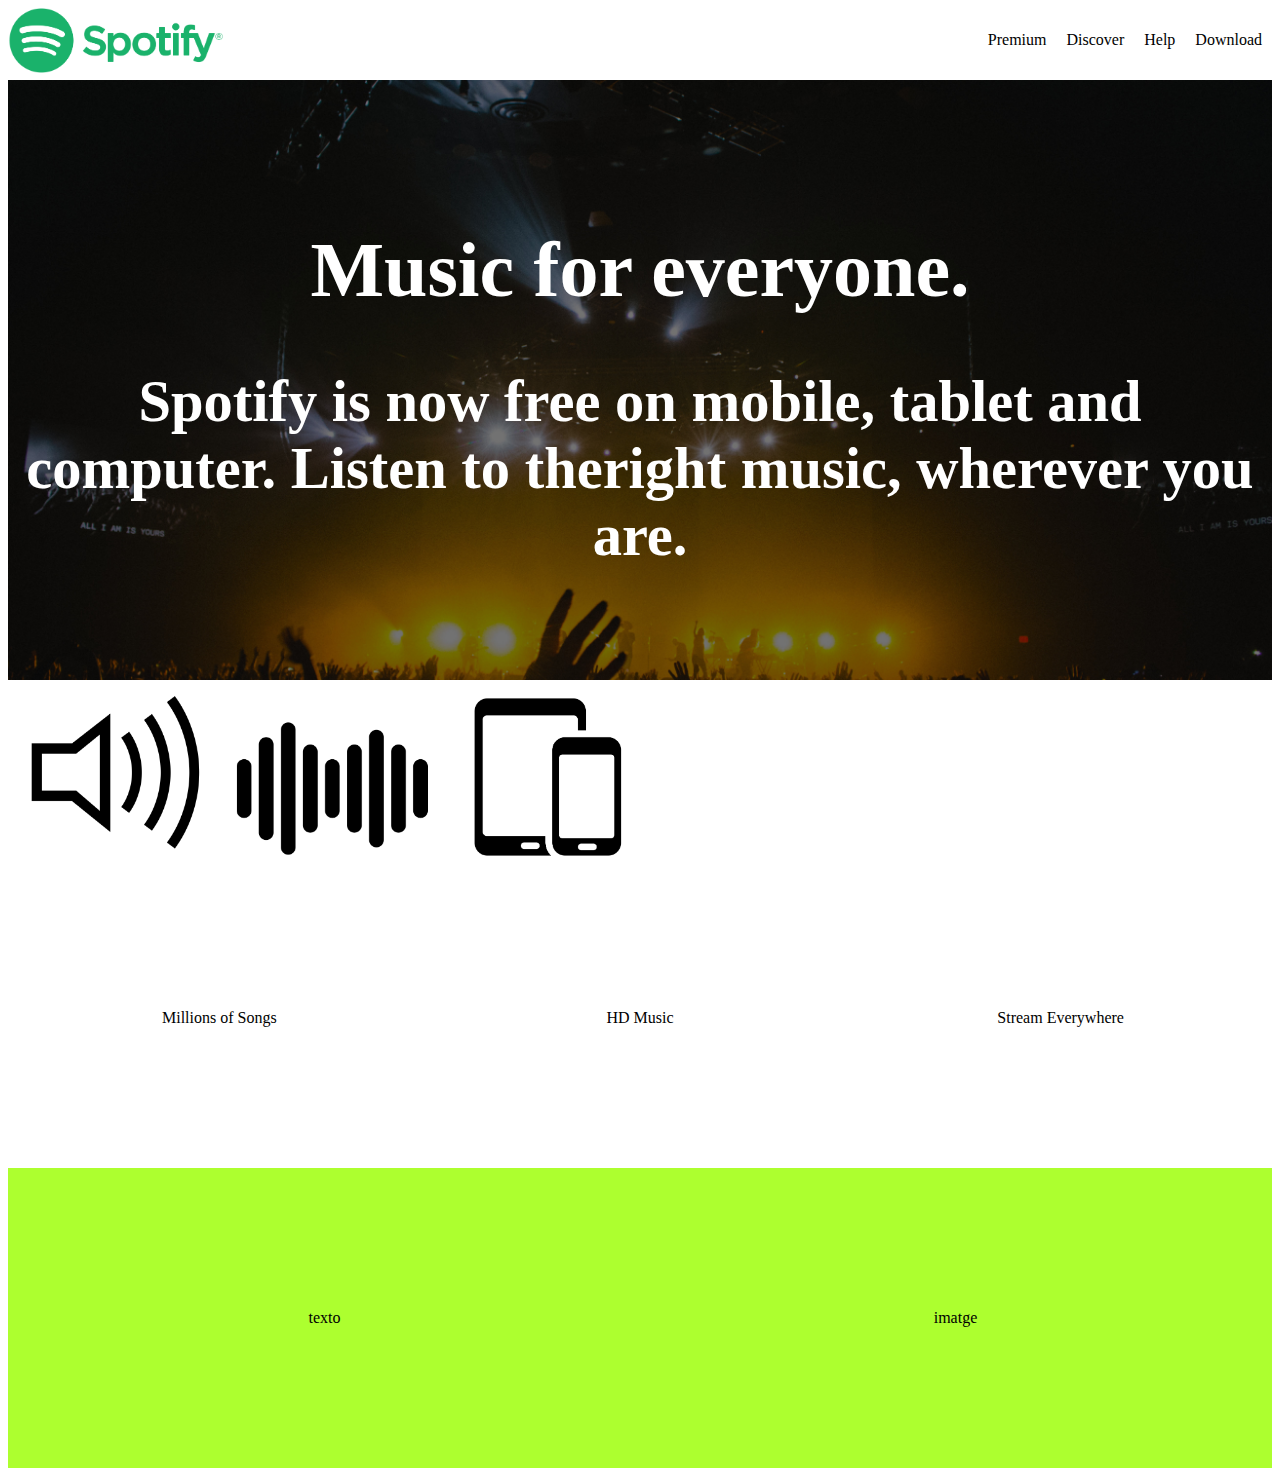
==== spotify/index2.html @ ef781e9f "prue" ====
<!DOCTYPE html>
<html lang="en">

    <head>
        <meta charset="UTF-8" />
        <meta name="viewport" content="width=device-width, initial-scale=1.0" />
        <meta http-equiv="X-UA-Compatible" content="ie=edge" />
        <title>Spotify Clone</title>
        <link rel="stylesheet" href="style.css"width="416px">
    </head>
    <body>

        <div class="menu">
            <img src="spotify-logo.png" width="216px" alt="spotify-logo">
            <ul class="header-menu">
                <li><a href="#Premium">Download</a></li>
                <li><a href="#Discover">Help</a></li>
                <li><a href="#Help">Discover</a></li>
                <li><a href="#Download">Premium</a></li>
            </ul>
        </div>
        <br />
        <div class="headerimage"> 
            <div class="texto-encima"> <h1>Music for everyone.</h1>
                <h2>Spotify is now free on mobile, tablet and computer. Listen to theright music, wherever you are.</h2>
            </div> 
        </div>

        <table style="width:100%; height: 300px;">
            <tr>
                <img src="music-icon.png" width="216px" alt="">
                <td style="width:33%; text-align: center; padding:30px;">Millions of Songs</td>
                <img src="high-quality-icon.png" width="216px" alt="" >
                <td style="width:33%; text-align: center; padding:30px;">HD Music</td>
                <img src="devices-icon.png" width="216px" alt="">
                <td style="width:33%; text-align: center; padding:30px;">Stream Everywhere</td>
            </tr>
        </table>
        <div style="width:100%; height: 300px; background-color: greenyellow;">
            <table style="width:100%; height: 300px;">
                <tr>
                    <td style="width:50%; text-align: center; padding:30px;">texto</td>
                    <td style="width:50%; text-align: center; padding:30px;">imatge</td>
                    
                </tr>
            </table>
        </div> 
    </body>
</html>
---- spotify/style.css ----
/* Colors:
Text: 1A1A1A
Green: #00B172
White: #FFF
 */
.header-menu {
   display: inline-block;
    float: right;
    margin-top: 23px;
}

li a {
   text-decoration: none;
   color: black;
}

.headerimage {
    background-image: url('landing.jpg');
    background-repeat: no-repeat;
    background-size: cover;
    height: 600px;
    MARGIN-TOP: 54PX;
 }
 
 .pagemargin {
    margin-left: 10%;
    margin-right: 10%;
    margin-top: 50px;
 }
 
 .texto-encima{
    padding-top: 93px;
    margin: 0 auto;
    color: white;
    text-align: center;
    font-size: 39px;
 }
 
 .centrado{
    position: absolute;
    top: 50%;
    left: 50%;
    transform: translate(-50%, -50%);
 }
 
 .image {
    position: relative;
 }

 .menu {
   width: 100%;
   float: left;
 }
 
 .menu ul li {
   float: right;
   list-style-type: none;
   text-align: left;
 }
 
 .menu ul li a {
   padding: 10px;
 }

 .music {

 }
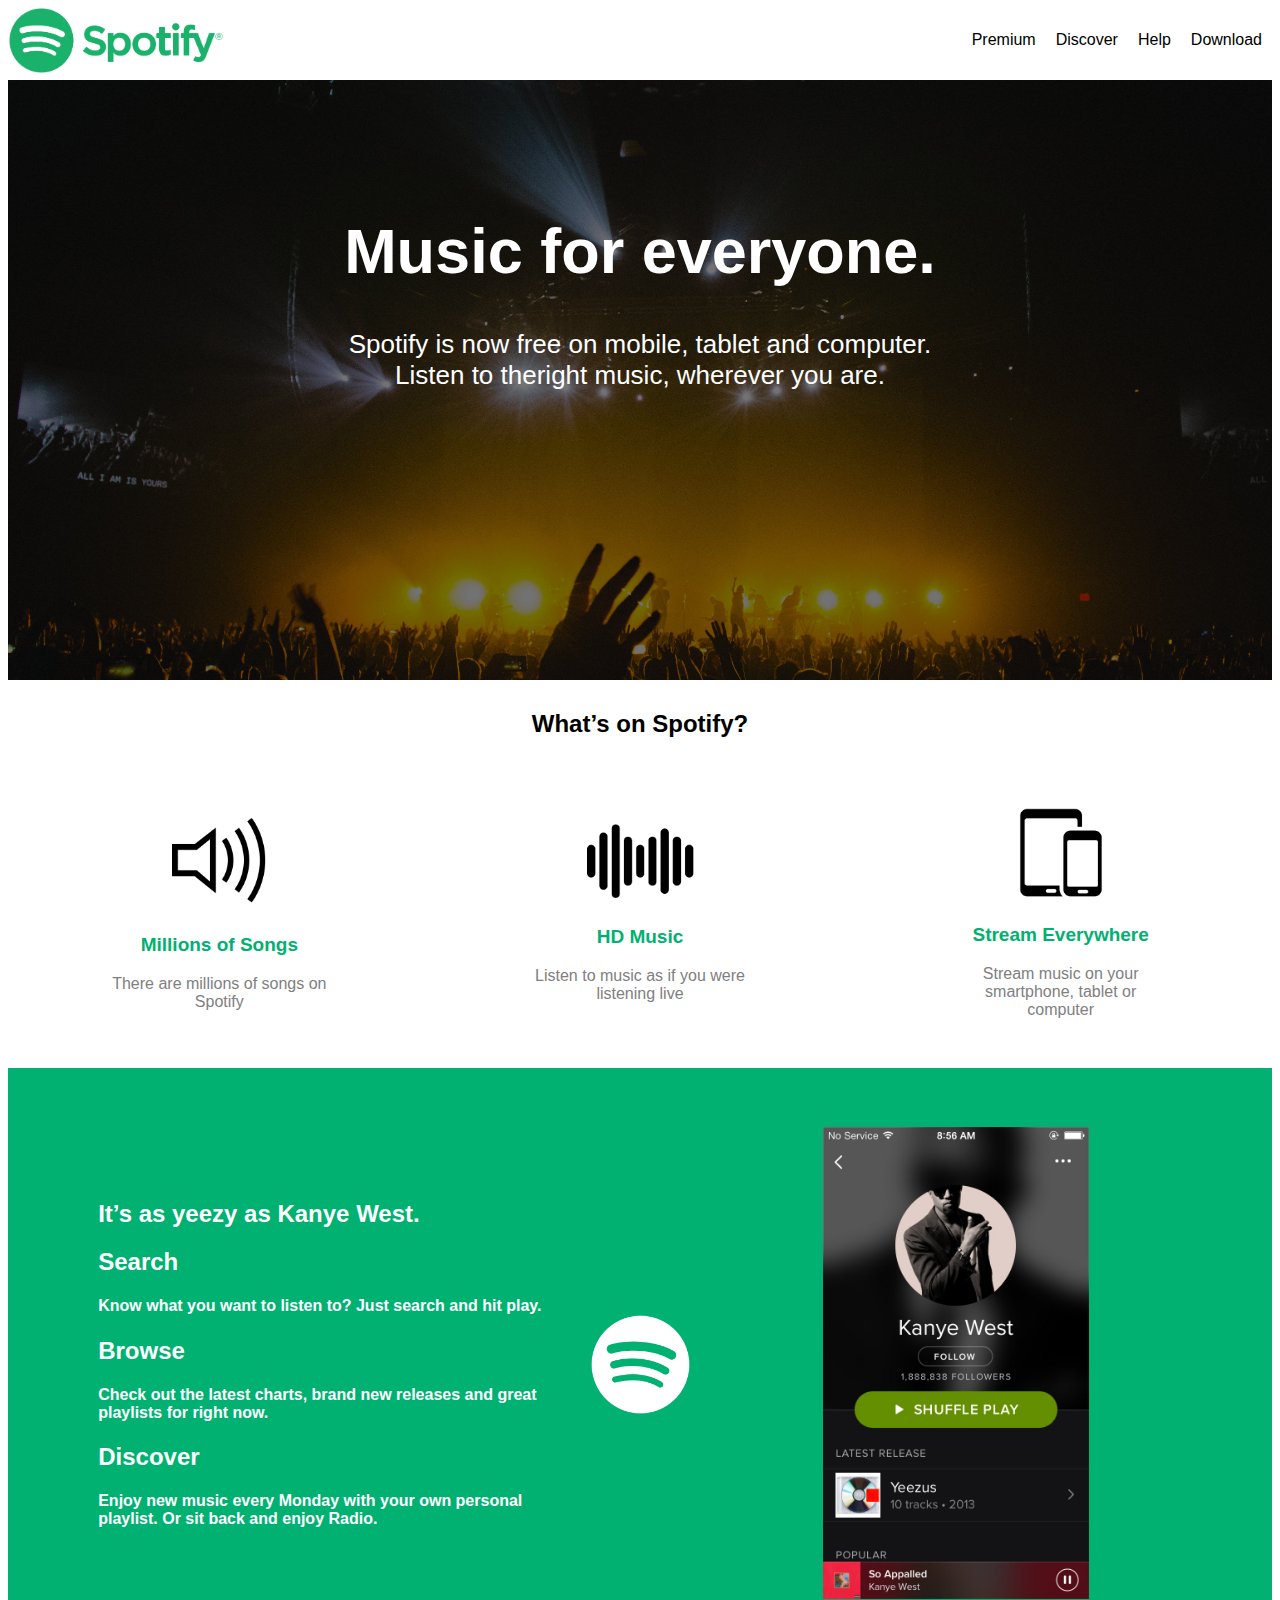
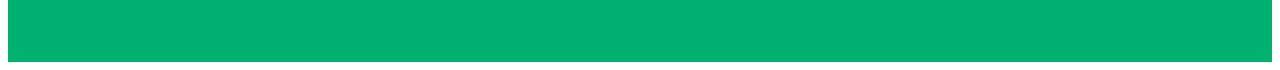
==== commit 777eb1c6: "Final project" ====
--- a/spotify/index2.html
+++ b/spotify/index2.html
@@ -6,11 +6,12 @@
         <meta name="viewport" content="width=device-width, initial-scale=1.0" />
         <meta http-equiv="X-UA-Compatible" content="ie=edge" />
         <title>Spotify Clone</title>
-        <link rel="stylesheet" href="style.css"width="416px">
+        <link rel="stylesheet" href="style.css">
     </head>
     <body>
-
+        <!--  menu d spotyfy -->
         <div class="menu">
+            
             <img src="spotify-logo.png" width="216px" alt="spotify-logo">
             <ul class="header-menu">
                 <li><a href="#Premium">Download</a></li>
@@ -19,31 +20,47 @@
                 <li><a href="#Download">Premium</a></li>
             </ul>
         </div>
-        <br />
+        <br/>
         <div class="headerimage"> 
-            <div class="texto-encima"> <h1>Music for everyone.</h1>
-                <h2>Spotify is now free on mobile, tablet and computer. Listen to theright music, wherever you are.</h2>
+            <div class="texto-encima header-title"> <h1>Music for everyone.</h1>
+                <h2 class="header-subtitle">Spotify is now free on mobile, tablet and computer. Listen to theright music, wherever you are.</h2>
             </div> 
-        </div>
-
+        </div> 
+        <h2 style="text-align: center;padding-top: 10px; padding-bottom: 10px;">What’s on Spotify?</h2>
         <table style="width:100%; height: 300px;">
             <tr>
-                <img src="music-icon.png" width="216px" alt="">
-                <td style="width:33%; text-align: center; padding:30px;">Millions of Songs</td>
-                <img src="high-quality-icon.png" width="216px" alt="" >
-                <td style="width:33%; text-align: center; padding:30px;">HD Music</td>
-                <img src="devices-icon.png" width="216px" alt="">
-                <td style="width:33%; text-align: center; padding:30px;">Stream Everywhere</td>
+                
+                <td style="width:33%; text-align: center; padding:30px;"><img src="music-icon.png" width="120px"><p class="table-title">Millions of Songs</p><p class="table-subtitle">There are millions of songs on Spotify</p></td>
+                
+                <td style="width:33%; text-align: center; padding:30px;"><img src="high-quality-icon.png" width="120px"><p class="table-title">HD Music</p><p class="table-subtitle">Listen to music as if you were listening live</p></td>
+                
+                <td style="width:33%; text-align: center; padding:30px;"><img src="devices-icon.png" width="120px"><p class="table-title">Stream Everywhere</p><p class="table-subtitle">Stream music on your smartphone, tablet or computer</p></td>
             </tr>
         </table>
-        <div style="width:100%; height: 300px; background-color: greenyellow;">
-            <table style="width:100%; height: 300px;">
-                <tr>
-                    <td style="width:50%; text-align: center; padding:30px;">texto</td>
-                    <td style="width:50%; text-align: center; padding:30px;">imatge</td>
-                    
-                </tr>
-            </table>
-        </div> 
+        <div style="width:100%; background-color: #00B172; background-image: url('spotify-icon-white.png'); background-repeat: no-repeat; background-size: 99px; background-position: center;">
+        <table>
+            <tr>
+                <td class="firstrow" style="width:50%;">
+            <h2><span>It’s as yeezy as Kanye West.</span></h2>
+            <div>
+                <h2>Search</h2>
+                <h4>Know what you want to listen to? Just search and hit play.</h4>
+            </div>
+            <div>
+                <h2>Browse</h2>
+                <h4>Check out the latest charts, brand new releases and great playlists for right now.</h4>
+            </div>
+            <div>
+                <h2>Discover</h2>
+                <h4>Enjoy new music every Monday with your own personal playlist. Or sit back and enjoy Radio.</h4>
+            </div>
+        </td>
+        <td style="width:50%;">
+            <div style="text-align: center;"><img class="grande kanye-img" src="spotify-app.jpg" alt="spotify-app"></div>
+        </td>
+        </tr>
+        </table>
+        </div>
+        
     </body>
 </html>--- a/spotify/style.css
+++ b/spotify/style.css
@@ -1,12 +1,30 @@
-/* Colors:
-Text: 1A1A1A
-Green: #00B172
-White: #FFF
- */
+body {
+   font-family: Verdana, sans-serif;
+}
+
+.header-subtitle 
+{
+   font-size: 26px;
+   margin-left: 25%;
+   margin-right: 25%;
+   font-weight: 100;
+}
+
 .header-menu {
-   display: inline-block;
-    float: right;
-    margin-top: 23px;
+   
+   float: right; 
+   margin-top: 23px;
+}
+.kanye-img {
+   width: 266px;
+   margin-top: 56px;
+   margin-bottom: 56px;
+}
+
+.firstrow {
+   color: white;
+    padding-left: 7%;
+    padding-right: 7%;
 }
 
 li a {
@@ -14,10 +32,23 @@
    color: black;
 }
 
+.table-title {
+   font-size: 19px;
+   color: #00B172;
+   font-weight: bolder;
+}
+
+.table-subtitle {
+   padding-left: 20%;
+    padding-right: 20%;
+    color: grey;
+}
+
 .headerimage {
     background-image: url('landing.jpg');
     background-repeat: no-repeat;
     background-size: cover;
+    background-attachment: fixed;
     height: 600px;
     MARGIN-TOP: 54PX;
  }
@@ -33,7 +64,13 @@
     margin: 0 auto;
     color: white;
     text-align: center;
-    font-size: 39px;
+    font-size: 63px !important;
+   font-weight: 600 !important;
+ }
+
+ h1 {
+   font-size: 63px !important;
+   font-weight: 600 !important;
  }
  
  .centrado{
@@ -44,7 +81,7 @@
  }
  
  .image {
-    position: relative;
+    position: center;
  }
 
  .menu {
@@ -61,7 +98,3 @@
  .menu ul li a {
    padding: 10px;
  }
-
- .music {
-
- }